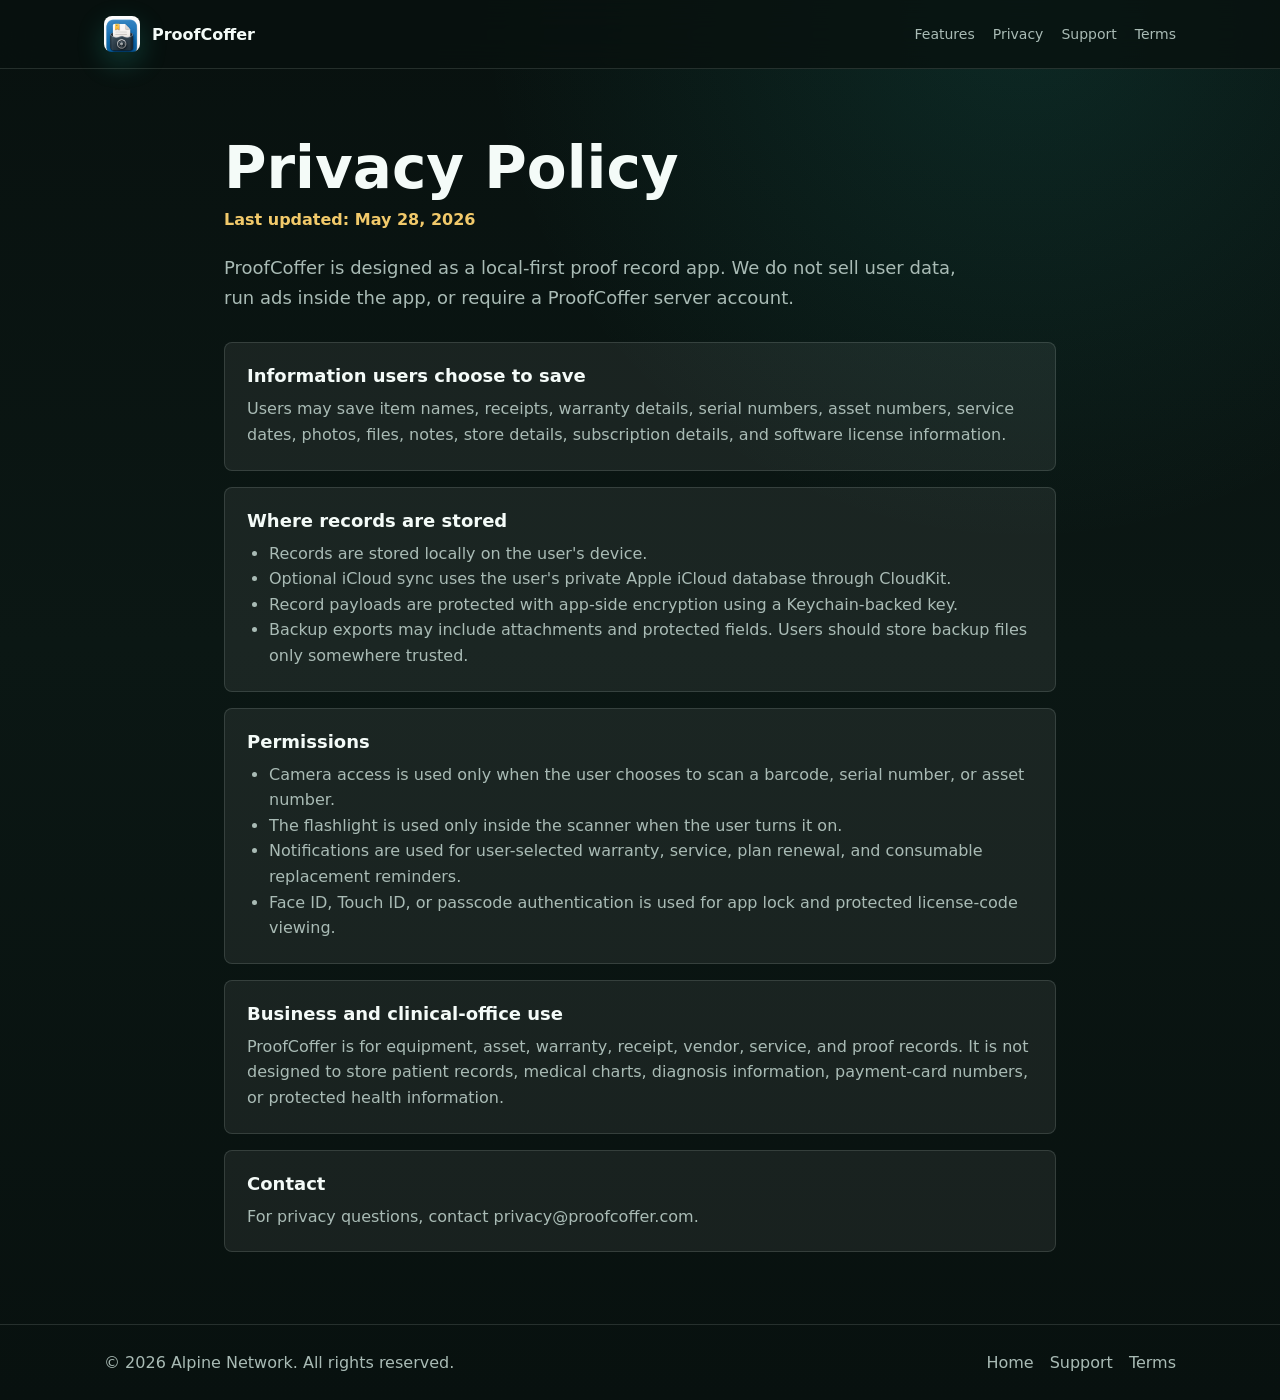
==== privacy/index.html @ 98512743 "Launch ProofCoffer website" ====
<!doctype html>
<html lang="en">
  <head>
    <meta charset="utf-8">
    <meta name="viewport" content="width=device-width, initial-scale=1">
    <title>Privacy Policy - ProofCoffer</title>
    <meta name="description" content="ProofCoffer privacy policy for local-first records, optional iCloud sync, camera scanning, notifications, and support contact.">
    <link rel="icon" href="/assets/proofcoffer-icon.png">
    <link rel="stylesheet" href="/assets/site.css">
  </head>
  <body>
    <header class="site-header">
      <div class="nav">
        <a class="brand" href="/"><img src="/assets/proofcoffer-icon.png" alt=""><span>ProofCoffer</span></a>
        <nav class="nav-links" aria-label="Main navigation">
          <a href="/#features">Features</a>
          <a href="/privacy">Privacy</a>
          <a href="/support">Support</a>
          <a href="/terms">Terms</a>
        </nav>
      </div>
    </header>
    <main class="page doc">
      <h1>Privacy Policy</h1>
      <p class="updated">Last updated: May 28, 2026</p>
      <p class="lede">ProofCoffer is designed as a local-first proof record app. We do not sell user data, run ads inside the app, or require a ProofCoffer server account.</p>

      <section class="doc-card">
        <h2>Information users choose to save</h2>
        <p>Users may save item names, receipts, warranty details, serial numbers, asset numbers, service dates, photos, files, notes, store details, subscription details, and software license information.</p>
      </section>

      <section class="doc-card">
        <h2>Where records are stored</h2>
        <ul>
          <li>Records are stored locally on the user's device.</li>
          <li>Optional iCloud sync uses the user's private Apple iCloud database through CloudKit.</li>
          <li>Record payloads are protected with app-side encryption using a Keychain-backed key.</li>
          <li>Backup exports may include attachments and protected fields. Users should store backup files only somewhere trusted.</li>
        </ul>
      </section>

      <section class="doc-card">
        <h2>Permissions</h2>
        <ul>
          <li>Camera access is used only when the user chooses to scan a barcode, serial number, or asset number.</li>
          <li>The flashlight is used only inside the scanner when the user turns it on.</li>
          <li>Notifications are used for user-selected warranty, service, plan renewal, and consumable replacement reminders.</li>
          <li>Face ID, Touch ID, or passcode authentication is used for app lock and protected license-code viewing.</li>
        </ul>
      </section>

      <section class="doc-card">
        <h2>Business and clinical-office use</h2>
        <p>ProofCoffer is for equipment, asset, warranty, receipt, vendor, service, and proof records. It is not designed to store patient records, medical charts, diagnosis information, payment-card numbers, or protected health information.</p>
      </section>

      <section class="doc-card">
        <h2>Contact</h2>
        <p>For privacy questions, contact <a href="mailto:privacy@proofcoffer.com">privacy@proofcoffer.com</a>.</p>
      </section>
    </main>
    <footer class="footer"><div class="inner"><span>© <span data-year>2026</span> Alpine Network. All rights reserved.</span><nav><a href="/">Home</a><a href="/support">Support</a><a href="/terms">Terms</a></nav></div></footer>
    <script src="/assets/site.js"></script>
  </body>
</html>
---- assets/site.css ----
:root {
  color-scheme: dark;
  --bg: #08110f;
  --bg-2: #0d1b18;
  --ink: #f4fbf8;
  --muted: #a9bbb5;
  --soft: #d8e7e1;
  --line: rgba(216, 231, 225, 0.14);
  --surface: rgba(255, 255, 255, 0.065);
  --surface-strong: rgba(255, 255, 255, 0.105);
  --teal: #2dd4bf;
  --teal-2: #75f0df;
  --gold: #f1c96a;
  --rose: #f47d8a;
  --green: #72e0a4;
  --shadow: 0 30px 80px rgba(0, 0, 0, 0.35);
  --radius: 8px;
  font-family: Inter, ui-sans-serif, system-ui, -apple-system, BlinkMacSystemFont, "SF Pro Text", "Segoe UI", sans-serif;
}

* {
  box-sizing: border-box;
}

html {
  scroll-behavior: smooth;
}

body {
  margin: 0;
  background:
    radial-gradient(circle at 80% 0%, rgba(45, 212, 191, 0.12), transparent 34rem),
    linear-gradient(180deg, #08110f 0%, #0b1714 46%, #08110f 100%);
  color: var(--ink);
  min-height: 100vh;
}

a {
  color: inherit;
  text-decoration: none;
}

.site-header {
  position: sticky;
  top: 0;
  z-index: 10;
  backdrop-filter: blur(20px);
  background: rgba(8, 17, 15, 0.78);
  border-bottom: 1px solid var(--line);
}

.nav {
  max-width: 1120px;
  margin: 0 auto;
  padding: 16px 24px;
  display: flex;
  align-items: center;
  justify-content: space-between;
  gap: 24px;
}

.brand {
  display: inline-flex;
  align-items: center;
  gap: 12px;
  font-weight: 750;
  letter-spacing: 0;
}

.brand img {
  width: 36px;
  height: 36px;
  border-radius: 8px;
  box-shadow: 0 10px 28px rgba(45, 212, 191, 0.22);
}

.nav-links {
  display: flex;
  align-items: center;
  gap: 18px;
  color: var(--muted);
  font-size: 14px;
}

.nav-links a:hover,
.footer a:hover {
  color: var(--teal-2);
}

.nav-cta,
.button {
  display: inline-flex;
  align-items: center;
  justify-content: center;
  min-height: 42px;
  padding: 0 16px;
  border-radius: var(--radius);
  border: 1px solid var(--line);
  font-weight: 700;
  font-size: 14px;
}

.nav-cta,
.button.primary {
  background: linear-gradient(135deg, var(--teal), #1fbca8);
  color: #06110f;
  border-color: transparent;
  box-shadow: 0 12px 32px rgba(45, 212, 191, 0.22);
}

.button.secondary {
  color: var(--soft);
  background: rgba(255, 255, 255, 0.045);
}

.page {
  max-width: 1120px;
  margin: 0 auto;
  padding: 72px 24px;
}

.hero {
  display: grid;
  grid-template-columns: minmax(0, 1.02fr) minmax(320px, 0.78fr);
  gap: 56px;
  align-items: center;
  min-height: calc(100vh - 84px);
  padding-top: 36px;
  padding-bottom: 64px;
}

.hero h1,
.doc h1 {
  margin: 0;
  font-size: clamp(44px, 7vw, 76px);
  line-height: 0.95;
  letter-spacing: 0;
}

.hero p {
  margin: 24px 0 0;
  color: var(--muted);
  font-size: 19px;
  line-height: 1.65;
  max-width: 660px;
}

.actions {
  display: flex;
  flex-wrap: wrap;
  gap: 12px;
  margin-top: 32px;
}

.proof-strip {
  display: grid;
  grid-template-columns: repeat(3, minmax(0, 1fr));
  gap: 12px;
  margin-top: 36px;
}

.mini-proof,
.card,
.doc-card {
  border: 1px solid var(--line);
  background: var(--surface);
  border-radius: var(--radius);
}

.mini-proof {
  padding: 14px;
}

.mini-proof strong {
  display: block;
  color: var(--ink);
  font-size: 14px;
}

.mini-proof span {
  display: block;
  color: var(--muted);
  font-size: 13px;
  margin-top: 5px;
  line-height: 1.45;
}

.phone-wrap {
  display: flex;
  justify-content: center;
}

.phone {
  width: min(100%, 365px);
  aspect-ratio: 0.52;
  padding: 13px;
  border-radius: 42px;
  background: linear-gradient(145deg, #25312f, #050807 60%);
  box-shadow: var(--shadow);
  border: 1px solid rgba(255, 255, 255, 0.18);
}

.phone-screen {
  height: 100%;
  border-radius: 32px;
  overflow: hidden;
  background: #0d1715;
  border: 1px solid rgba(255, 255, 255, 0.12);
  padding: 22px;
}

.app-top {
  display: flex;
  align-items: center;
  justify-content: space-between;
  margin-bottom: 24px;
}

.app-top img {
  width: 46px;
  height: 46px;
  border-radius: 10px;
}

.app-lock {
  color: var(--gold);
  font-size: 13px;
  font-weight: 700;
}

.screen-title {
  font-size: 28px;
  font-weight: 800;
  line-height: 1.05;
  margin-bottom: 16px;
}

.metric-row {
  display: grid;
  grid-template-columns: repeat(3, 1fr);
  gap: 8px;
}

.metric {
  background: rgba(255, 255, 255, 0.08);
  border: 1px solid var(--line);
  border-radius: var(--radius);
  padding: 10px;
}

.metric b {
  display: block;
  font-size: 22px;
}

.metric span,
.record span {
  color: var(--muted);
  font-size: 11px;
}

.record-list {
  margin-top: 18px;
  display: grid;
  gap: 10px;
}

.record {
  padding: 13px;
  background: rgba(255, 255, 255, 0.075);
  border: 1px solid var(--line);
  border-radius: var(--radius);
}

.record strong {
  display: block;
  margin-bottom: 5px;
}

.section {
  padding: 72px 0;
}

.section h2 {
  font-size: clamp(31px, 4vw, 48px);
  line-height: 1.05;
  margin: 0 0 14px;
}

.section > p,
.doc .lede {
  color: var(--muted);
  font-size: 18px;
  line-height: 1.65;
  max-width: 760px;
  margin: 0 0 30px;
}

.grid {
  display: grid;
  grid-template-columns: repeat(3, minmax(0, 1fr));
  gap: 16px;
}

.card,
.doc-card {
  padding: 22px;
}

.card h3,
.doc-card h2 {
  margin: 0 0 10px;
  font-size: 18px;
}

.card p,
.doc-card p,
.doc-card li {
  color: var(--muted);
  line-height: 1.6;
}

.card p,
.doc-card p {
  margin: 0;
}

.icon-dot {
  width: 34px;
  height: 34px;
  display: grid;
  place-items: center;
  border-radius: var(--radius);
  background: rgba(45, 212, 191, 0.13);
  color: var(--teal-2);
  margin-bottom: 18px;
}

.split {
  display: grid;
  grid-template-columns: 0.9fr 1.1fr;
  gap: 28px;
  align-items: start;
}

.checklist {
  display: grid;
  gap: 10px;
}

.check {
  display: flex;
  gap: 12px;
  align-items: flex-start;
  padding: 13px 0;
  border-bottom: 1px solid var(--line);
  color: var(--soft);
}

.check::before {
  content: "✓";
  color: var(--green);
  font-weight: 800;
}

.doc {
  max-width: 880px;
}

.doc h1 {
  font-size: clamp(38px, 5vw, 58px);
}

.doc .updated {
  color: var(--gold);
  margin: 14px 0 24px;
  font-weight: 700;
}

.doc-card {
  margin-top: 16px;
}

.doc-card ul {
  margin: 10px 0 0;
  padding-left: 22px;
}

.support-actions {
  display: grid;
  grid-template-columns: repeat(3, minmax(0, 1fr));
  gap: 14px;
  margin-top: 26px;
}

.footer {
  border-top: 1px solid var(--line);
  color: var(--muted);
}

.footer .inner {
  max-width: 1120px;
  margin: 0 auto;
  padding: 28px 24px;
  display: flex;
  justify-content: space-between;
  gap: 20px;
  flex-wrap: wrap;
}

.footer nav {
  display: flex;
  gap: 16px;
}

@media (max-width: 860px) {
  .nav {
    align-items: flex-start;
  }

  .nav-links {
    display: none;
  }

  .hero,
  .split {
    grid-template-columns: 1fr;
  }

  .hero {
    min-height: 0;
    gap: 42px;
  }

  .proof-strip,
  .grid,
  .support-actions {
    grid-template-columns: 1fr;
  }

  .phone {
    max-width: 330px;
  }
}
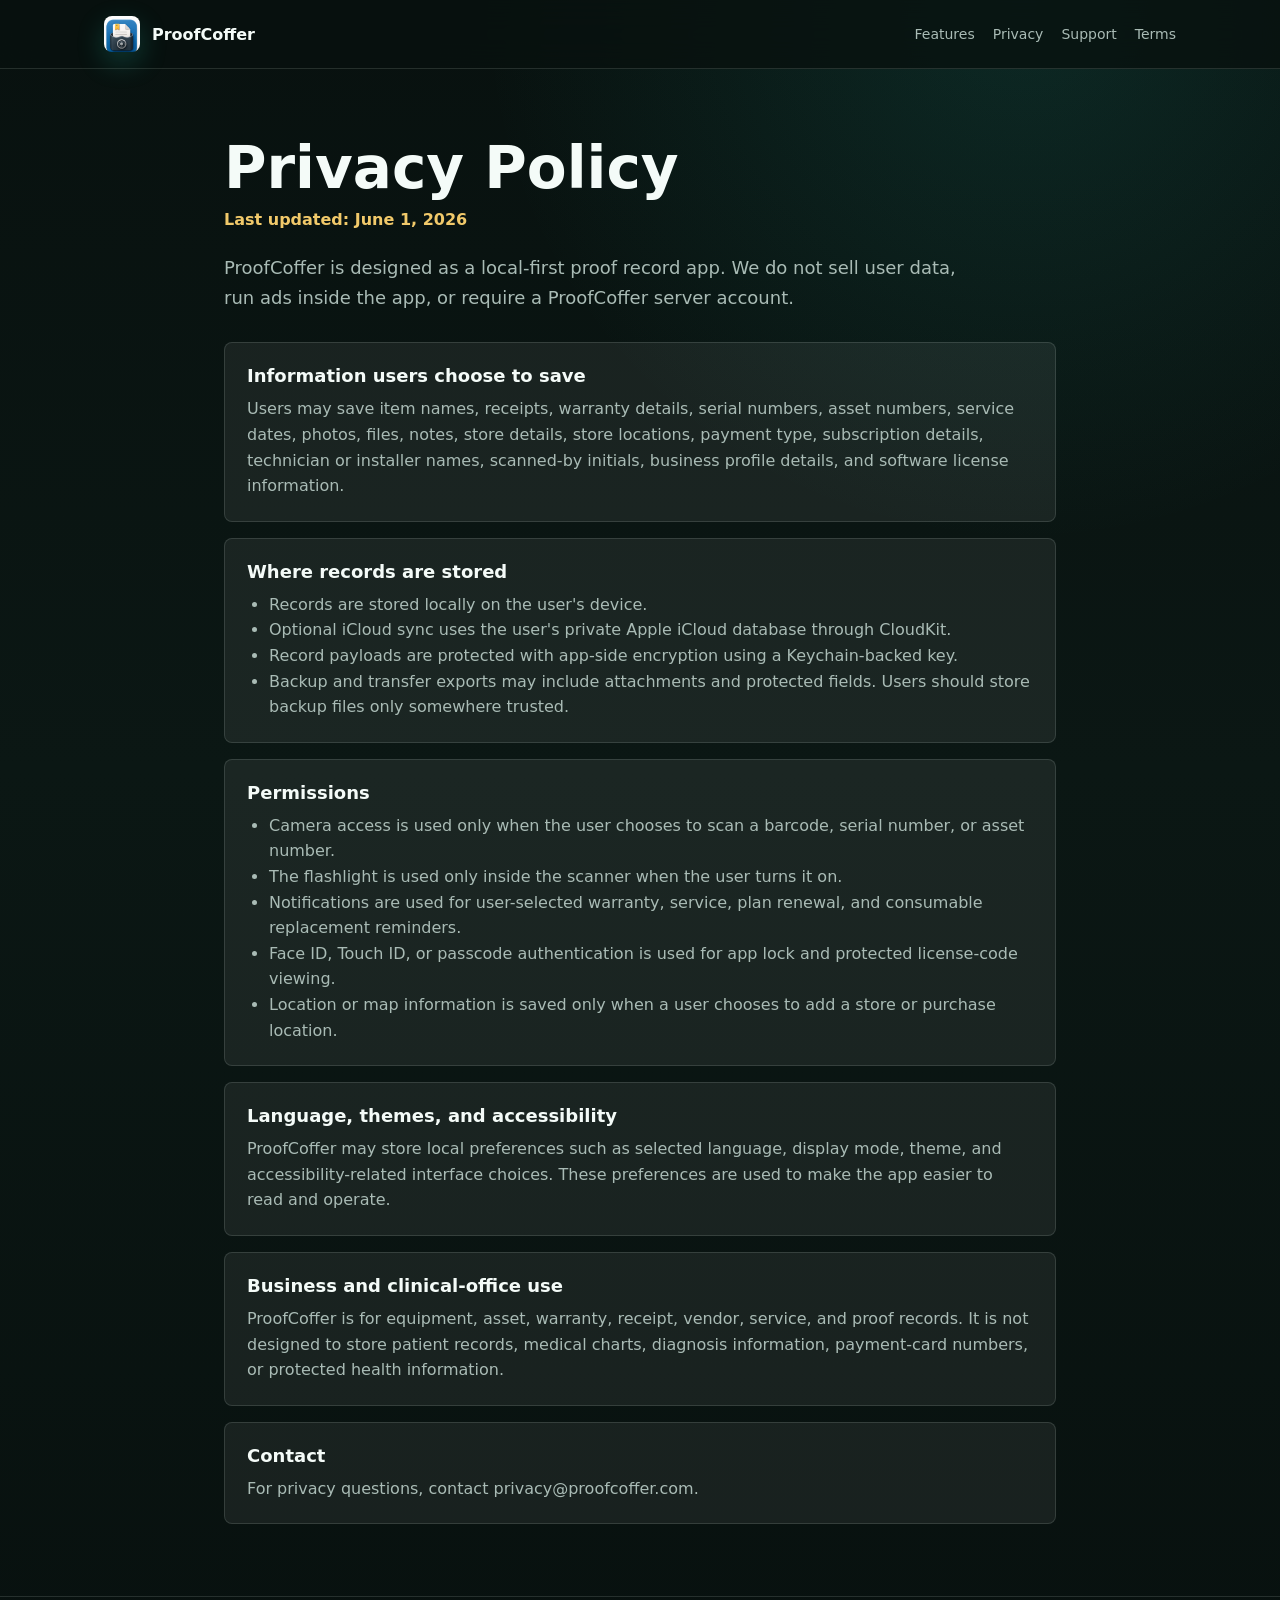
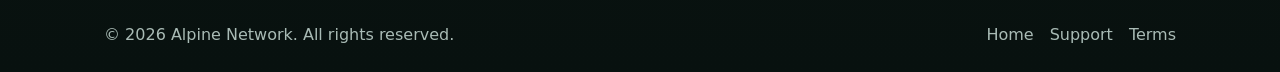
==== commit 4caaa4de: "Update website with expanded app features" ====
--- a/privacy/index.html
+++ b/privacy/index.html
@@ -22,12 +22,12 @@
     </header>
     <main class="page doc">
       <h1>Privacy Policy</h1>
-      <p class="updated">Last updated: May 28, 2026</p>
+      <p class="updated">Last updated: June 1, 2026</p>
       <p class="lede">ProofCoffer is designed as a local-first proof record app. We do not sell user data, run ads inside the app, or require a ProofCoffer server account.</p>
 
       <section class="doc-card">
         <h2>Information users choose to save</h2>
-        <p>Users may save item names, receipts, warranty details, serial numbers, asset numbers, service dates, photos, files, notes, store details, subscription details, and software license information.</p>
+        <p>Users may save item names, receipts, warranty details, serial numbers, asset numbers, service dates, photos, files, notes, store details, store locations, payment type, subscription details, technician or installer names, scanned-by initials, business profile details, and software license information.</p>
       </section>
 
       <section class="doc-card">
@@ -36,7 +36,7 @@
           <li>Records are stored locally on the user's device.</li>
           <li>Optional iCloud sync uses the user's private Apple iCloud database through CloudKit.</li>
           <li>Record payloads are protected with app-side encryption using a Keychain-backed key.</li>
-          <li>Backup exports may include attachments and protected fields. Users should store backup files only somewhere trusted.</li>
+          <li>Backup and transfer exports may include attachments and protected fields. Users should store backup files only somewhere trusted.</li>
         </ul>
       </section>
 
@@ -47,7 +47,13 @@
           <li>The flashlight is used only inside the scanner when the user turns it on.</li>
           <li>Notifications are used for user-selected warranty, service, plan renewal, and consumable replacement reminders.</li>
           <li>Face ID, Touch ID, or passcode authentication is used for app lock and protected license-code viewing.</li>
+          <li>Location or map information is saved only when a user chooses to add a store or purchase location.</li>
         </ul>
+      </section>
+
+      <section class="doc-card">
+        <h2>Language, themes, and accessibility</h2>
+        <p>ProofCoffer may store local preferences such as selected language, display mode, theme, and accessibility-related interface choices. These preferences are used to make the app easier to read and operate.</p>
       </section>
 
       <section class="doc-card">
--- a/assets/site.css
+++ b/assets/site.css
@@ -343,6 +343,56 @@
   align-items: start;
 }
 
+.feature-rail {
+  display: grid;
+  gap: 12px;
+}
+
+.feature-rail article {
+  display: grid;
+  grid-template-columns: minmax(170px, 0.34fr) minmax(0, 1fr);
+  gap: 18px;
+  align-items: start;
+  padding: 18px 0;
+  border-top: 1px solid var(--line);
+}
+
+.feature-rail strong {
+  color: var(--ink);
+  font-size: 17px;
+}
+
+.feature-rail span {
+  color: var(--muted);
+  line-height: 1.65;
+}
+
+.pricing {
+  display: grid;
+  grid-template-columns: minmax(0, 1fr) 330px;
+  gap: 28px;
+  align-items: start;
+  padding-top: 54px;
+}
+
+.pricing-note {
+  border: 1px solid rgba(241, 201, 106, 0.28);
+  background: rgba(241, 201, 106, 0.11);
+  border-radius: var(--radius);
+  padding: 20px;
+}
+
+.pricing-note strong {
+  display: block;
+  color: var(--gold);
+  margin-bottom: 8px;
+}
+
+.pricing-note span {
+  color: var(--soft);
+  line-height: 1.55;
+}
+
 .checklist {
   display: grid;
   gap: 10px;
@@ -363,6 +413,52 @@
   font-weight: 800;
 }
 
+.founder-note {
+  display: grid;
+  grid-template-columns: auto minmax(0, 1fr);
+  gap: 22px;
+  align-items: start;
+  margin: 18px 0 72px;
+  padding: 24px;
+  border: 1px solid var(--line);
+  border-radius: var(--radius);
+  background: linear-gradient(135deg, rgba(255, 255, 255, 0.08), rgba(45, 212, 191, 0.055));
+}
+
+.founder-mark {
+  width: 52px;
+  height: 52px;
+  display: grid;
+  place-items: center;
+  border-radius: var(--radius);
+  background: rgba(241, 201, 106, 0.14);
+  color: var(--gold);
+  border: 1px solid rgba(241, 201, 106, 0.28);
+  font-weight: 850;
+}
+
+.eyebrow {
+  margin: 0 0 8px;
+  color: var(--teal-2);
+  font-size: 13px;
+  font-weight: 800;
+  text-transform: uppercase;
+  letter-spacing: 0.08em;
+}
+
+.founder-note h2 {
+  margin: 0;
+  font-size: clamp(24px, 3vw, 34px);
+  line-height: 1.08;
+}
+
+.founder-note p:last-child {
+  margin: 12px 0 0;
+  color: var(--muted);
+  line-height: 1.7;
+  max-width: 820px;
+}
+
 .doc {
   max-width: 880px;
 }
@@ -423,7 +519,8 @@
   }
 
   .hero,
-  .split {
+  .split,
+  .pricing {
     grid-template-columns: 1fr;
   }
 
@@ -434,7 +531,12 @@
 
   .proof-strip,
   .grid,
-  .support-actions {
+  .support-actions,
+  .feature-rail article {
+    grid-template-columns: 1fr;
+  }
+
+  .founder-note {
     grid-template-columns: 1fr;
   }
 
